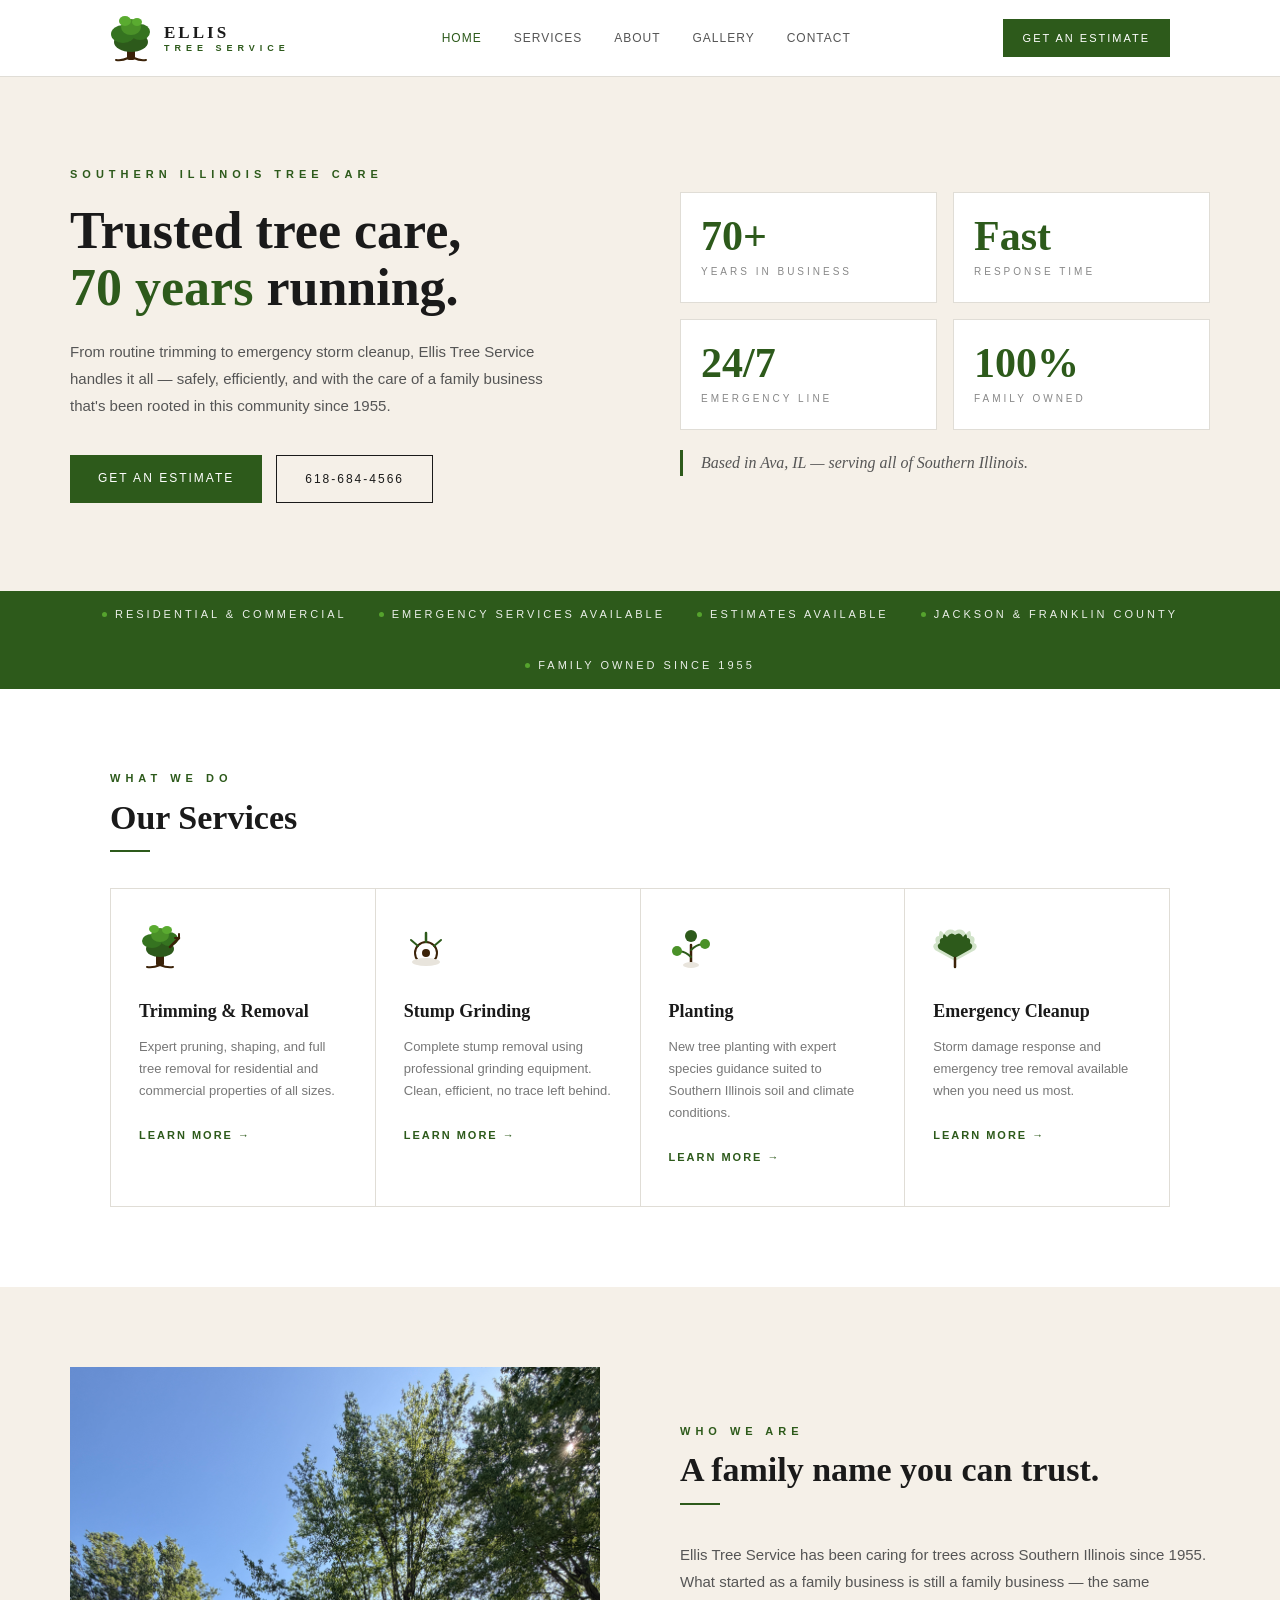
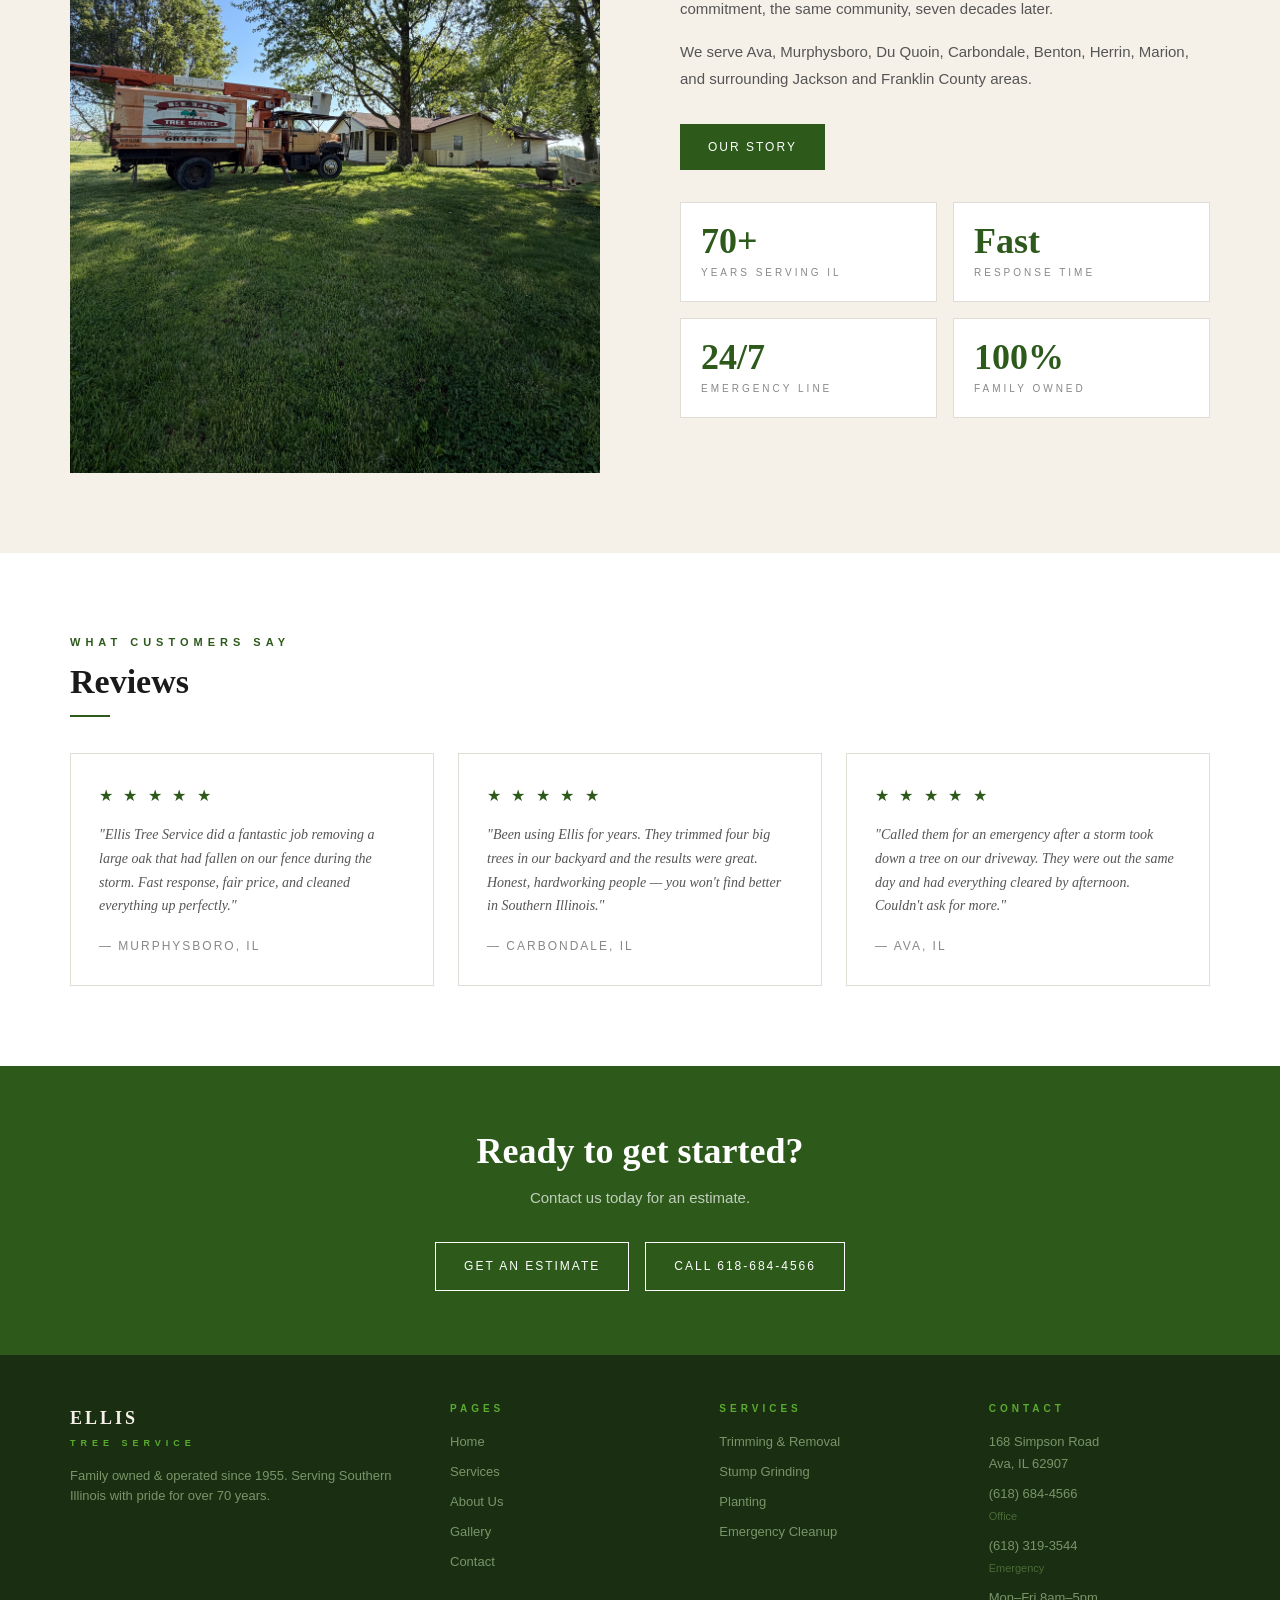
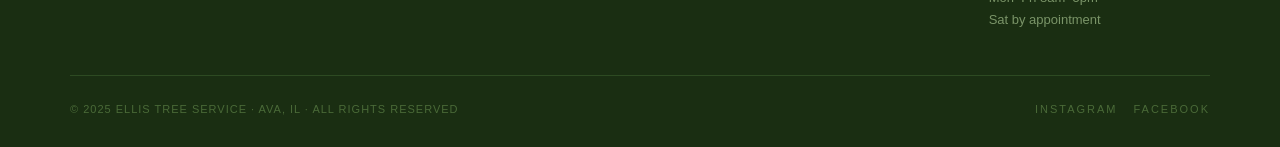
==== index.html @ cb730493 "Add files via upload" ====
<!DOCTYPE html>
<html lang="en">
<head>
  <meta charset="UTF-8"/>
  <link rel="icon" type="image/x-icon" href="favicon.ico">
  <link rel="apple-touch-icon" href="favicon.ico">
  <meta name="viewport" content="width=device-width, initial-scale=1.0"/>
  <meta name="description" content="Ellis Tree Service has served Southern Illinois for over 70 years. Tree removal, trimming, stump grinding &amp; emergency cleanup. Call for an estimate — (618) 684-4566."/>
  <title>Ellis Tree Service | Tree Removal &amp; Trimming in Ava, IL</title>
  <link rel="stylesheet" href="css/style.css"/>
  <script type="application/ld+json">
  {
    "@context": "https://schema.org",
    "@type": "LocalBusiness",
    "name": "Ellis Tree Service",
    "image": "https://www.ellistreeservice.com/images/ellis-logo.svg",
    "description": "Ellis Tree Service has proudly served Southern Illinois for over 70 years. Expert tree removal, trimming, stump grinding, planting, and emergency cleanup for residential and commercial properties.",
    "url": "https://www.ellistreeservice.com",
    "telephone": "(618) 684-4566",
    "address": {
      "@type": "PostalAddress",
      "streetAddress": "168 Simpson Road",
      "addressLocality": "Ava",
      "addressRegion": "IL",
      "postalCode": "62907",
      "addressCountry": "US"
    },
    "geo": {
      "@type": "GeoCoordinates",
      "latitude": 37.8781488,
      "longitude": -89.4096024
    },
    "openingHours": ["Mo-Fr 08:00-17:00"],
    "areaServed": ["Ava, IL","Murphysboro, IL","Du Quoin, IL","Carbondale, IL","Benton, IL","Herrin, IL","Marion, IL"],
    "sameAs": ["http://instagram.com/ellistreeil","https://www.facebook.com/share/1ASiptUKjM/"]
  }
  </script>
  <style>
    /* ── HOME SPECIFIC ── */
    .hero {
      background: var(--cream);
      padding: 88px 40px;
    }
    .hero-inner {
      max-width: 1140px;
      margin: 0 auto;
      display: grid;
      grid-template-columns: 1fr 1fr;
      gap: 80px;
      align-items: center;
    }
    .hero-eyebrow {
      font-size: 11px;
      color: var(--green-dark);
      letter-spacing: 5px;
      font-weight: 700;
      text-transform: uppercase;
      margin-bottom: 18px;
    }
    .hero h1 {
      font-size: 52px;
      color: var(--black);
      line-height: 1.1;
      margin-bottom: 22px;
    }
    .hero h1 em { color: var(--green-dark); font-style: normal; }
    .hero-sub {
      font-size: 15px;
      color: var(--gray);
      line-height: 1.8;
      margin-bottom: 36px;
      max-width: 480px;
    }
    .hero-btns { display: flex; gap: 14px; flex-wrap: wrap; }
    .hero-right { display: flex; flex-direction: column; gap: 20px; }
    .hero-badges { display: grid; grid-template-columns: 1fr 1fr; gap: 16px; }
    .hero-badge {
      background: #fff;
      border: 1px solid var(--border);
      padding: 22px 20px;
    }
    .hero-badge-num {
      font-family: Georgia, serif;
      font-size: 42px;
      font-weight: 700;
      color: var(--green-dark);
      line-height: 1;
    }
    .hero-badge-label {
      font-size: 10px;
      color: var(--gray-light);
      letter-spacing: 3px;
      text-transform: uppercase;
      margin-top: 6px;
    }
    .hero-quote {
      font-family: Georgia, serif;
      font-size: 16px;
      color: var(--gray);
      font-style: italic;
      line-height: 1.6;
      border-left: 3px solid var(--green-dark);
      padding-left: 18px;
    }

    /* services */
    .services-section { padding: 80px 0; }
    .services-grid {
      display: grid;
      grid-template-columns: repeat(4, 1fr);
      gap: 1px;
      background: var(--border);
      border: 1px solid var(--border);
      margin-top: 0;
    }
    .svc-card {
      background: #fff;
      padding: 36px 28px;
      transition: background 0.2s;
    }
    .svc-card:hover { background: #faf8f4; }
    .svc-icon { width: 44px; height: 44px; margin-bottom: 18px; }
    .svc-title {
      font-family: Georgia, serif;
      font-size: 18px;
      font-weight: 700;
      margin-bottom: 10px;
    }
    .svc-desc { font-size: 13px; color: #777; line-height: 1.7; margin-bottom: 18px; }
    .svc-link {
      font-size: 11px;
      color: var(--green-dark);
      letter-spacing: 2px;
      text-transform: uppercase;
      font-weight: 700;
      display: inline-flex;
      align-items: center;
      gap: 6px;
    }
    .svc-link:hover { color: var(--green-mid); }

    /* about strip */
    .about-strip {
      background: var(--cream);
      padding: 80px 40px;
    }
    .about-strip-inner {
      max-width: 1140px;
      margin: 0 auto;
      display: grid;
      grid-template-columns: 1fr 1fr;
      gap: 80px;
      align-items: center;
    }
    .about-photo {
      width: 100%;
      aspect-ratio: 4/3;
    }
    .about-stats {
      display: grid;
      grid-template-columns: 1fr 1fr;
      gap: 16px;
      margin-top: 32px;
    }
    .stat {
      background: #fff;
      padding: 20px;
      border: 1px solid var(--border);
    }
    .stat-num {
      font-family: Georgia, serif;
      font-size: 36px;
      font-weight: 700;
      color: var(--green-dark);
      line-height: 1;
    }
    .stat-label {
      font-size: 10px;
      color: var(--gray-light);
      letter-spacing: 3px;
      text-transform: uppercase;
      margin-top: 5px;
    }

    /* cta banner */
    .cta-banner {
      background: var(--green-dark);
      padding: 64px 40px;
      text-align: center;
    }
    .cta-banner h2 {
      font-size: 36px;
      color: #fff;
      margin-bottom: 12px;
    }
    .cta-banner p {
      font-size: 15px;
      color: rgba(255,255,255,0.7);
      margin-bottom: 32px;
    }
    .cta-btns { display: flex; gap: 16px; justify-content: center; flex-wrap: wrap; }

    /* testimonials */
    .testimonials { padding: 80px 40px; background: #fff; }
    .testimonials-inner { max-width: 1140px; margin: 0 auto; }
    .testimonials-grid {
      display: grid;
      grid-template-columns: repeat(3, 1fr);
      gap: 24px;
      margin-top: 0;
    }
    .testimonial {
      border: 1px solid var(--border);
      padding: 28px;
    }
    .testimonial-stars { color: var(--green-dark); font-size: 16px; margin-bottom: 14px; letter-spacing: 3px; }
    .testimonial-text { font-family: Georgia, serif; font-size: 14px; color: var(--gray); font-style: italic; line-height: 1.7; margin-bottom: 18px; }
    .testimonial-author { font-size: 12px; color: var(--gray-light); letter-spacing: 2px; text-transform: uppercase; }

    @media (max-width: 900px) {
      .hero-inner { grid-template-columns: 1fr; gap: 40px; }
      .hero h1 { font-size: 36px; }
      .services-grid { grid-template-columns: 1fr 1fr; }
      .about-strip-inner { grid-template-columns: 1fr; }
      .testimonials-grid { grid-template-columns: 1fr; }
    }
    @media (max-width: 600px) {
      .hero { padding: 48px 20px; }
      .services-grid { grid-template-columns: 1fr; }
    }
  </style>
</head>
<body>

<!-- NAV -->
<nav class="nav">
  <div class="nav-inner">
    <a href="index.html" class="nav-logo">
      <svg viewBox="0 0 42 48" xmlns="http://www.w3.org/2000/svg">
        <path d="M18 44 Q12 47 6 46 M24 44 Q30 47 36 46" stroke="#3b2208" stroke-width="2" fill="none" stroke-linecap="round"/>
        <rect x="17" y="32" width="8" height="14" rx="2" fill="#3b2208"/>
        <ellipse cx="21" cy="28" rx="17" ry="10" fill="#2d5a1b"/>
        <ellipse cx="13" cy="20" rx="12" ry="9" fill="#357320"/>
        <ellipse cx="30" cy="18" rx="10" ry="8" fill="#357320"/>
        <ellipse cx="21" cy="13" rx="10" ry="8" fill="#4a9128"/>
        <ellipse cx="15" cy="7" rx="6" ry="5" fill="#5aab30"/>
        <ellipse cx="27" cy="8" rx="5" ry="4" fill="#5aab30"/>
      </svg>
      <div class="nav-brand">ELLIS<span>TREE SERVICE</span></div>
    </a>
    <div class="nav-links">
      <a href="index.html" class="active">Home</a>
      <a href="services.html">Services</a>
      <a href="about.html">About</a>
      <a href="gallery.html">Gallery</a>
      <a href="contact.html">Contact</a>
    </div>
    <a href="contact.html" class="nav-cta">Get an Estimate</a>
    <div class="nav-hamburger"><span></span><span></span><span></span></div>
  </div>
</nav>

<!-- HERO -->
<section class="hero">
  <div class="hero-inner">
    <div>
      <div class="hero-eyebrow">Southern Illinois Tree Care</div>
      <h1>Trusted tree care,<br><em>70 years</em> running.</h1>
      <p class="hero-sub">From routine trimming to emergency storm cleanup, Ellis Tree Service handles it all — safely, efficiently, and with the care of a family business that's been rooted in this community since 1955.</p>
      <div class="hero-btns">
        <a href="contact.html" class="btn btn-primary">Get an Estimate</a>
        <a href="tel:6186844566" class="btn btn-outline">618-684-4566</a>
      </div>
    </div>
    <div class="hero-right">
      <div class="hero-badges">
        <div class="hero-badge">
          <div class="hero-badge-num">70+</div>
          <div class="hero-badge-label">Years in Business</div>
        </div>
        <div class="hero-badge">
          <div class="hero-badge-num">Fast</div>
          <div class="hero-badge-label">Response Time</div>
        </div>
        <div class="hero-badge">
          <div class="hero-badge-num">24/7</div>
          <div class="hero-badge-label">Emergency Line</div>
        </div>
        <div class="hero-badge">
          <div class="hero-badge-num">100%</div>
          <div class="hero-badge-label">Family Owned</div>
        </div>
      </div>
      <p class="hero-quote">Based in Ava, IL — serving all of Southern Illinois.</p>
    </div>
  </div>
</section>

<!-- TRUST BAR -->
<div class="trust-bar">
  <div class="trust-bar-inner">
    <div class="trust-item"><div class="trust-dot"></div>Residential &amp; Commercial</div>
    <div class="trust-item"><div class="trust-dot"></div>Emergency Services Available</div>
    <div class="trust-item"><div class="trust-dot"></div>Estimates Available</div>
    <div class="trust-item"><div class="trust-dot"></div>Jackson &amp; Franklin County</div>
    <div class="trust-item"><div class="trust-dot"></div>Family Owned Since 1955</div>
  </div>
</div>

<!-- SERVICES -->
<section class="services-section">
  <div class="container">
    <div class="section-label">What We Do</div>
    <h2 class="section-h2">Our Services</h2>
    <div class="section-rule"></div>
  </div>
  <div class="container">
    <div class="services-grid">
      <div class="svc-card">
        <svg class="svc-icon" viewBox="0 0 44 44" xmlns="http://www.w3.org/2000/svg">
          <path d="M21 40 Q14 43 8 42 M21 40 Q28 43 34 42" stroke="#3b2208" stroke-width="2" fill="none" stroke-linecap="round"/>
          <rect x="17" y="28" width="8" height="13" rx="2" fill="#3b2208"/>
          <ellipse cx="21" cy="24" rx="14" ry="8" fill="#2d5a1b"/>
          <ellipse cx="13" cy="16" rx="10" ry="7" fill="#357320"/>
          <ellipse cx="30" cy="14" rx="9" ry="7" fill="#357320"/>
          <ellipse cx="21" cy="10" rx="9" ry="7" fill="#4a9128"/>
          <ellipse cx="15" cy="4" rx="5" ry="4" fill="#5aab30"/>
          <ellipse cx="28" cy="5" rx="5" ry="4" fill="#5aab30"/>
          <line x1="31" y1="22" x2="40" y2="13" stroke="#3b2208" stroke-width="2.5" stroke-linecap="round"/>
          <line x1="36" y1="13" x2="40" y2="13" stroke="#3b2208" stroke-width="2" stroke-linecap="round"/>
          <line x1="40" y1="13" x2="40" y2="9" stroke="#3b2208" stroke-width="2" stroke-linecap="round"/>
        </svg>
        <div class="svc-title">Trimming &amp; Removal</div>
        <div class="svc-desc">Expert pruning, shaping, and full tree removal for residential and commercial properties of all sizes.</div>
        <a href="services.html#trimming" class="svc-link">Learn More →</a>
      </div>
      <div class="svc-card">
        <svg class="svc-icon" viewBox="0 0 44 44" xmlns="http://www.w3.org/2000/svg">
          <circle cx="22" cy="28" r="11" fill="none" stroke="#3b2208" stroke-width="2"/>
          <circle cx="22" cy="28" r="4" fill="#3b2208"/>
          <line x1="22" y1="17" x2="22" y2="8" stroke="#2d5a1b" stroke-width="2.5" stroke-linecap="round"/>
          <line x1="14" y1="21" x2="7" y2="15" stroke="#2d5a1b" stroke-width="2" stroke-linecap="round"/>
          <line x1="30" y1="21" x2="37" y2="15" stroke="#2d5a1b" stroke-width="2" stroke-linecap="round"/>
          <ellipse cx="22" cy="37" rx="14" ry="4" fill="#e8e4dc"/>
        </svg>
        <div class="svc-title">Stump Grinding</div>
        <div class="svc-desc">Complete stump removal using professional grinding equipment. Clean, efficient, no trace left behind.</div>
        <a href="services.html#stump" class="svc-link">Learn More →</a>
      </div>
      <div class="svc-card">
        <svg class="svc-icon" viewBox="0 0 44 44" xmlns="http://www.w3.org/2000/svg">
          <line x1="22" y1="40" x2="22" y2="20" stroke="#3b2208" stroke-width="2.5" stroke-linecap="round"/>
          <path d="M22 32 Q15 25 8 27" stroke="#2d5a1b" stroke-width="2" fill="none" stroke-linecap="round"/>
          <path d="M22 25 Q29 18 36 20" stroke="#2d5a1b" stroke-width="2" fill="none" stroke-linecap="round"/>
          <ellipse cx="22" cy="40" rx="8" ry="3" fill="#e8e4dc"/>
          <circle cx="8" cy="26" r="5" fill="#4a9128"/>
          <circle cx="36" cy="19" r="5" fill="#4a9128"/>
          <circle cx="22" cy="11" r="6" fill="#2d5a1b"/>
        </svg>
        <div class="svc-title">Planting</div>
        <div class="svc-desc">New tree planting with expert species guidance suited to Southern Illinois soil and climate conditions.</div>
        <a href="services.html#planting" class="svc-link">Learn More →</a>
      </div>
      <div class="svc-card">
        <svg class="svc-icon" viewBox="0 0 44 44" xmlns="http://www.w3.org/2000/svg">
          <path d="M22 6 Q29 2 33 9 Q38 2 38 11 Q43 11 41 18 Q46 20 42 25 L22 36 L2 25 Q-2 20 3 18 Q1 11 6 11 Q6 2 11 9 Q15 2 22 6 Z" fill="#4a9128" opacity="0.25"/>
          <path d="M22 10 Q27 6 30 12 Q34 6 34 13 Q38 13 37 18 Q41 20 38 24 L22 33 L6 24 Q3 20 7 18 Q6 13 10 13 Q10 6 14 12 Q18 6 22 10 Z" fill="#2d5a1b"/>
          <line x1="22" y1="33" x2="22" y2="42" stroke="#3b2208" stroke-width="2.5" stroke-linecap="round"/>
        </svg>
        <div class="svc-title">Emergency Cleanup</div>
        <div class="svc-desc">Storm damage response and emergency tree removal available when you need us most.</div>
        <a href="services.html#emergency" class="svc-link">Learn More →</a>
      </div>
    </div>
  </div>
</section>

<!-- ABOUT STRIP -->
<section class="about-strip">
  <div class="about-strip-inner">
    <img src="buckettruck.JPG" alt="Ellis Tree Service bucket truck at a job site" style="width:100%;min-height:340px;object-fit:cover;display:block;">
    <div>
      <div class="section-label">Who We Are</div>
      <h2 class="section-h2">A family name you can trust.</h2>
      <div class="section-rule"></div>
      <p style="font-size:15px;color:var(--gray);line-height:1.8;margin-bottom:16px;">Ellis Tree Service has been caring for trees across Southern Illinois since 1955. What started as a family business is still a family business — the same commitment, the same community, seven decades later.</p>
      <p style="font-size:15px;color:var(--gray);line-height:1.8;margin-bottom:32px;">We serve Ava, Murphysboro, Du Quoin, Carbondale, Benton, Herrin, Marion, and surrounding Jackson and Franklin County areas.</p>
      <a href="about.html" class="btn btn-primary">Our Story</a>
      <div class="about-stats">
        <div class="stat"><div class="stat-num">70+</div><div class="stat-label">Years Serving IL</div></div>
        <div class="stat"><div class="stat-num">Fast</div><div class="stat-label">Response Time</div></div>
        <div class="stat"><div class="stat-num">24/7</div><div class="stat-label">Emergency Line</div></div>
        <div class="stat"><div class="stat-num">100%</div><div class="stat-label">Family Owned</div></div>
      </div>
    </div>
  </div>
</section>

<!-- TESTIMONIALS -->
<section class="testimonials">
  <div class="testimonials-inner">
    <div class="section-label">What Customers Say</div>
    <h2 class="section-h2">Reviews</h2>
    <div class="section-rule"></div>
    <div class="testimonials-grid">
      <div class="testimonial">
        <div class="testimonial-stars">★ ★ ★ ★ ★</div>
        <p class="testimonial-text">"Ellis Tree Service did a fantastic job removing a large oak that had fallen on our fence during the storm. Fast response, fair price, and cleaned everything up perfectly."</p>
        <div class="testimonial-author">— Murphysboro, IL</div>
      </div>
      <div class="testimonial">
        <div class="testimonial-stars">★ ★ ★ ★ ★</div>
        <p class="testimonial-text">"Been using Ellis for years. They trimmed four big trees in our backyard and the results were great. Honest, hardworking people — you won't find better in Southern Illinois."</p>
        <div class="testimonial-author">— Carbondale, IL</div>
      </div>
      <div class="testimonial">
        <div class="testimonial-stars">★ ★ ★ ★ ★</div>
        <p class="testimonial-text">"Called them for an emergency after a storm took down a tree on our driveway. They were out the same day and had everything cleared by afternoon. Couldn't ask for more."</p>
        <div class="testimonial-author">— Ava, IL</div>
      </div>
    </div>
  </div>
</section>

<!-- CTA BANNER -->
<section class="cta-banner">
  <h2>Ready to get started?</h2>
  <p>Contact us today for an estimate.</p>
  <div class="cta-btns">
    <a href="contact.html" class="btn btn-outline-white">Get an Estimate</a>
    <a href="tel:6186844566" class="btn btn-outline-white">Call 618-684-4566</a>
  </div>
</section>

<!-- FOOTER -->
<footer>
  <div class="footer-inner">
    <div class="footer-top">
      <div>
        <div class="footer-brand">ELLIS<span>TREE SERVICE</span></div>
        <p class="footer-tagline">Family owned &amp; operated since 1955. Serving Southern Illinois with pride for over 70 years.</p>
      </div>
      <div class="footer-col">
        <h4>Pages</h4>
        <a href="index.html">Home</a>
        <a href="services.html">Services</a>
        <a href="about.html">About Us</a>
        <a href="gallery.html">Gallery</a>
        <a href="contact.html">Contact</a>
      </div>
      <div class="footer-col">
        <h4>Services</h4>
        <a href="services.html#trimming">Trimming &amp; Removal</a>
        <a href="services.html#stump">Stump Grinding</a>
        <a href="services.html#planting">Planting</a>
        <a href="services.html#emergency">Emergency Cleanup</a>
      </div>
      <div class="footer-col">
        <h4>Contact</h4>
        <p>168 Simpson Road<br>Ava, IL 62907</p>
        <p style="margin-top:8px;">(618) 684-4566<br><span style="font-size:11px;color:#4a6a38;">Office</span></p>
        <p style="margin-top:4px;">(618) 319-3544<br><span style="font-size:11px;color:#4a6a38;">Emergency</span></p>
        <p style="margin-top:8px;">Mon–Fri 8am–5pm<br>Sat by appointment</p>
      </div>
    </div>
    <div class="footer-bottom">
      <p class="footer-copy">© 2025 ELLIS TREE SERVICE · AVA, IL · ALL RIGHTS RESERVED</p>
      <div class="footer-social">
        <a href="http://instagram.com/ellistreeil" target="_blank">Instagram</a>
        <a href="https://www.facebook.com/share/1ASiptUKjM/" target="_blank">Facebook</a>
      </div>
    </div>
  </div>
</footer>

<script src="js/site.js"></script>
</body>
</html>
---- css/style.css ----
/* =====================================================
   ELLIS TREE SERVICE — Main Stylesheet
   Colors:
     --green-dark:   #2d5a1b
     --green-mid:    #357320
     --green-light:  #5aab30
     --brown:        #3b2208
     --cream:        #f5f0e8
     --black:        #1a1a1a
     --gray:         #555555
     --footer-dark:  #1a2e12
===================================================== */

*, *::before, *::after { box-sizing: border-box; margin: 0; padding: 0; }

:root {
  --green-dark: #2d5a1b;
  --green-mid: #357320;
  --green-light: #5aab30;
  --brown: #3b2208;
  --cream: #f5f0e8;
  --black: #1a1a1a;
  --gray: #555;
  --gray-light: #888;
  --border: #e0ddd6;
  --footer-dark: #1a2e12;
}

html { scroll-behavior: smooth; }

body {
  font-family: Arial, Helvetica, sans-serif;
  color: var(--black);
  background: #fff;
  font-size: 16px;
  line-height: 1.7;
}

h1, h2, h3, h4 {
  font-family: Georgia, serif;
  font-weight: 700;
  line-height: 1.2;
}

a { color: inherit; text-decoration: none; }
img { max-width: 100%; display: block; }

/* ── UTILITIES ─────────────────────────────────── */
.container { max-width: 1140px; margin: 0 auto; padding: 0 40px; }
.section-label {
  font-family: Arial, sans-serif;
  font-size: 11px;
  color: var(--green-dark);
  letter-spacing: 5px;
  font-weight: 700;
  text-transform: uppercase;
  margin-bottom: 10px;
}
.section-rule { width: 40px; height: 2px; background: var(--green-dark); margin: 12px 0 36px; }
.section-h2 { font-size: 34px; color: var(--black); }
.btn {
  display: inline-block;
  font-family: Arial, sans-serif;
  font-size: 12px;
  letter-spacing: 2px;
  text-transform: uppercase;
  padding: 13px 28px;
  border: none;
  cursor: pointer;
  transition: background 0.2s, color 0.2s;
}
.btn-primary { background: var(--green-dark); color: #fff; }
.btn-primary:hover { background: var(--green-mid); }
.btn-outline { background: transparent; color: var(--black); border: 1.5px solid var(--black); }
.btn-outline:hover { background: var(--black); color: #fff; }
.btn-outline-white { background: transparent; color: #fff; border: 1.5px solid #fff; }
.btn-outline-white:hover { background: #fff; color: var(--green-dark); }

/* photo placeholder */
.photo-placeholder {
  background: #e8e4dc;
  display: flex;
  flex-direction: column;
  align-items: center;
  justify-content: center;
  gap: 10px;
  color: #a09890;
  font-family: Arial, sans-serif;
  font-size: 12px;
  letter-spacing: 2px;
  text-transform: uppercase;
}
.photo-placeholder svg { opacity: 0.4; }

/* ── NAV ───────────────────────────────────────── */
.nav {
  position: sticky;
  top: 0;
  z-index: 100;
  background: #fff;
  border-bottom: 1px solid var(--border);
}
.nav-inner {
  display: flex;
  align-items: center;
  justify-content: space-between;
  padding: 14px 40px;
  max-width: 1140px;
  margin: 0 auto;
}
.nav-logo { display: flex; align-items: center; gap: 12px; }
.nav-logo svg { width: 42px; height: 48px; }
.nav-brand { font-family: Georgia, serif; font-size: 17px; font-weight: 700; letter-spacing: 3px; line-height: 1; }
.nav-brand span { display: block; font-family: Arial, sans-serif; font-size: 9px; color: var(--green-dark); letter-spacing: 5px; font-weight: 700; margin-top: 3px; }
.nav-links { display: flex; gap: 32px; }
.nav-links a { font-size: 12px; color: var(--gray); letter-spacing: 1px; text-transform: uppercase; transition: color 0.2s; }
.nav-links a:hover, .nav-links a.active { color: var(--green-dark); }
.nav-cta {
  font-family: Arial, sans-serif;
  font-size: 11px;
  letter-spacing: 2px;
  text-transform: uppercase;
  background: var(--green-dark);
  color: #fff;
  padding: 10px 20px;
  border: none;
  cursor: pointer;
  transition: background 0.2s;
}
.nav-cta:hover { background: var(--green-mid); }
.nav-hamburger { display: none; cursor: pointer; flex-direction: column; gap: 5px; }
.nav-hamburger span { display: block; width: 24px; height: 2px; background: var(--black); transition: all 0.3s; }

/* ── TRUST BAR ─────────────────────────────────── */
.trust-bar {
  background: var(--green-dark);
  padding: 14px 40px;
}
.trust-bar-inner {
  max-width: 1140px;
  margin: 0 auto;
  display: flex;
  gap: 32px;
  align-items: center;
  justify-content: center;
  flex-wrap: wrap;
}
.trust-item {
  font-size: 11px;
  color: #fff;
  letter-spacing: 3px;
  text-transform: uppercase;
  display: flex;
  align-items: center;
  gap: 8px;
  opacity: 0.9;
}
.trust-dot { width: 5px; height: 5px; background: var(--green-light); border-radius: 50%; flex-shrink: 0; }

/* ── FOOTER ────────────────────────────────────── */
footer {
  background: var(--footer-dark);
  padding: 48px 40px 28px;
}
.footer-inner {
  max-width: 1140px;
  margin: 0 auto;
}
.footer-top {
  display: grid;
  grid-template-columns: 1.5fr 1fr 1fr 1fr;
  gap: 48px;
  padding-bottom: 36px;
  border-bottom: 1px solid #2d4a22;
}
.footer-brand { font-family: Georgia, serif; font-size: 18px; font-weight: 700; color: #f5f0e8; letter-spacing: 3px; }
.footer-brand span { display: block; font-family: Arial, sans-serif; font-size: 9px; color: var(--green-light); letter-spacing: 5px; margin-top: 3px; margin-bottom: 14px; }
.footer-tagline { font-size: 13px; color: #7a9468; line-height: 1.6; }
.footer-col h4 { font-family: Arial, sans-serif; font-size: 10px; color: var(--green-light); letter-spacing: 4px; text-transform: uppercase; margin-bottom: 16px; font-weight: 700; }
.footer-col a, .footer-col p { display: block; font-size: 13px; color: #7a9468; margin-bottom: 8px; transition: color 0.2s; }
.footer-col a:hover { color: #f5f0e8; }
.footer-bottom {
  display: flex;
  justify-content: space-between;
  align-items: center;
  padding-top: 24px;
  flex-wrap: wrap;
  gap: 12px;
}
.footer-copy { font-size: 11px; color: #4a6a38; letter-spacing: 1px; }
.footer-social { display: flex; gap: 16px; }
.footer-social a { font-size: 11px; color: #4a6a38; letter-spacing: 2px; text-transform: uppercase; transition: color 0.2s; }
.footer-social a:hover { color: var(--green-light); }

/* ── PAGE HERO (inner pages) ───────────────────── */
.page-hero {
  background: var(--cream);
  padding: 64px 40px;
  border-bottom: 1px solid var(--border);
}
.page-hero-inner { max-width: 1140px; margin: 0 auto; }
.page-hero h1 { font-size: 48px; color: var(--black); margin-bottom: 12px; }
.page-hero p { font-size: 15px; color: var(--gray); max-width: 560px; }

/* ── MOBILE ────────────────────────────────────── */
@media (max-width: 768px) {
  .nav-links, .nav-cta { display: none; }
  .nav-hamburger { display: flex; }
  .nav-links.open {
    display: flex;
    flex-direction: column;
    position: absolute;
    top: 70px;
    left: 0; right: 0;
    background: #fff;
    padding: 20px 40px;
    border-bottom: 1px solid var(--border);
    gap: 16px;
  }
  .container { padding: 0 20px; }
  .footer-top { grid-template-columns: 1fr 1fr; gap: 32px; }
  .trust-bar { padding: 14px 20px; }
  .trust-bar-inner { gap: 16px; justify-content: flex-start; }
}
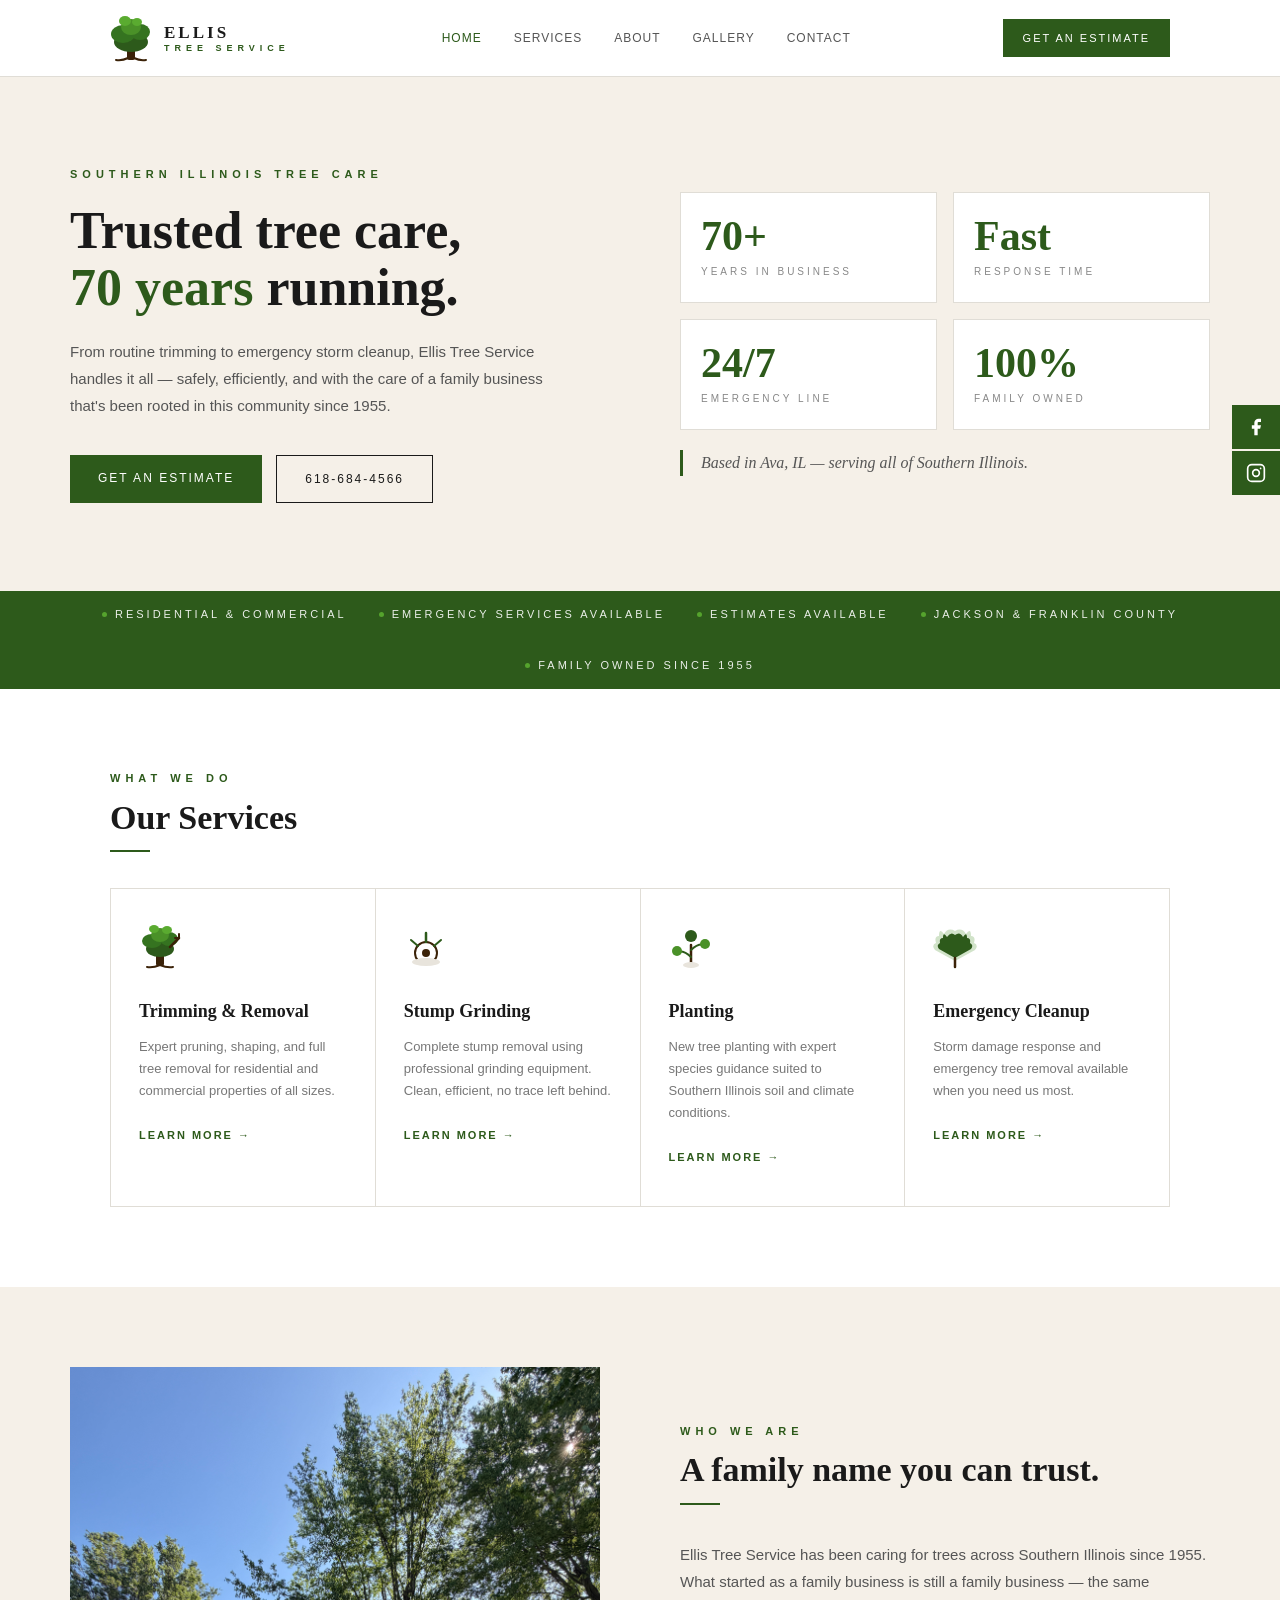
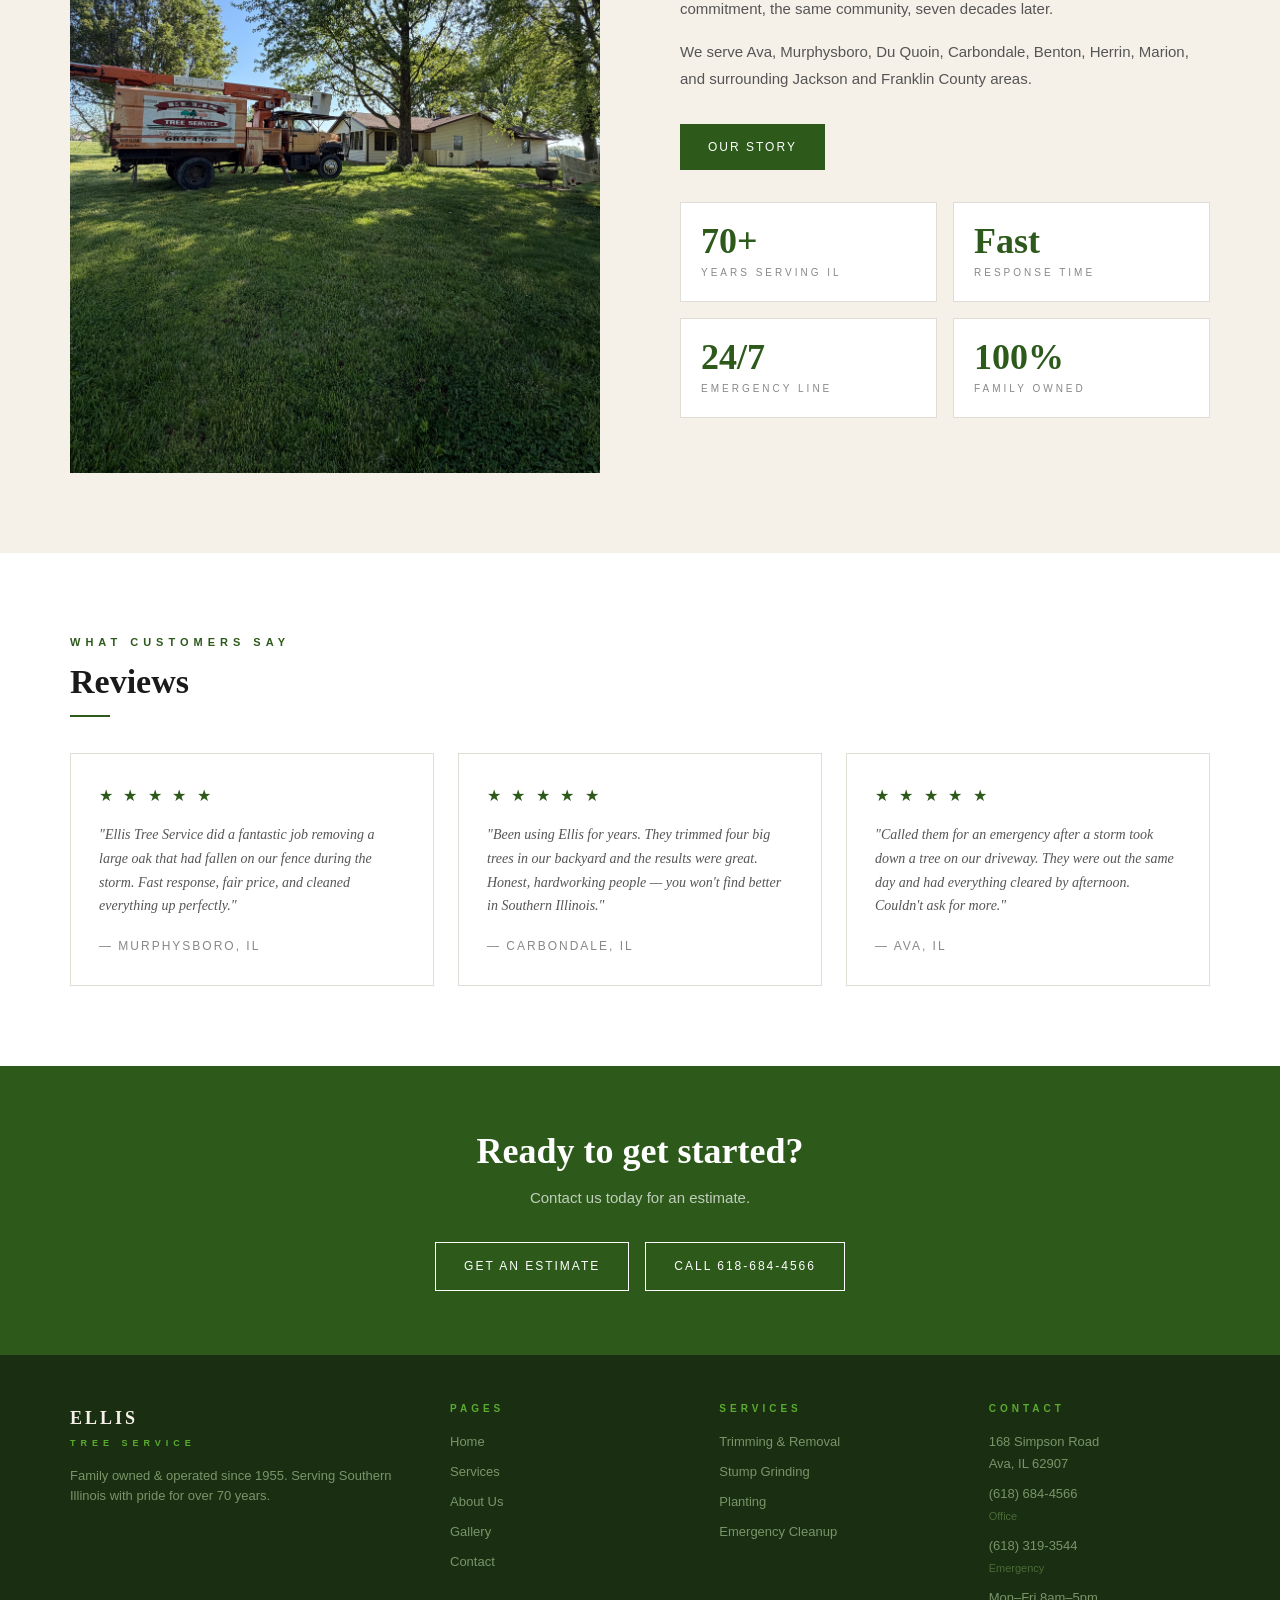
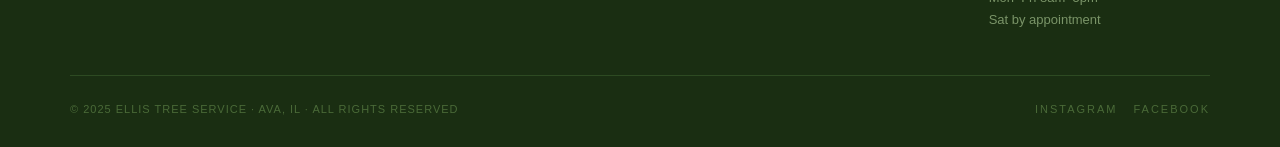
==== commit 569dece1: "Add files via upload" ====
--- a/index.html
+++ b/index.html
@@ -474,5 +474,14 @@
 </footer>
 
 <script src="js/site.js"></script>
+
+<div style="position:fixed;right:0;top:50%;transform:translateY(-50%);z-index:999;display:flex;flex-direction:column;gap:2px;">
+  <a href="https://www.facebook.com/share/1ASiptUKjM/" target="_blank" style="background:#2d5a1b;color:#fff;padding:12px 14px;display:flex;align-items:center;justify-content:center;text-decoration:none;" onmouseover="this.style.background='#357320'" onmouseout="this.style.background='#2d5a1b'">
+    <svg width="20" height="20" viewBox="0 0 24 24" fill="white"><path d="M18 2h-3a5 5 0 00-5 5v3H7v4h3v8h4v-8h3l1-4h-4V7a1 1 0 011-1h3z"/></svg>
+  </a>
+  <a href="http://instagram.com/ellistreeil" target="_blank" style="background:#2d5a1b;color:#fff;padding:12px 14px;display:flex;align-items:center;justify-content:center;text-decoration:none;" onmouseover="this.style.background='#357320'" onmouseout="this.style.background='#2d5a1b'">
+    <svg width="20" height="20" viewBox="0 0 24 24" fill="none" stroke="white" stroke-width="2"><rect x="2" y="2" width="20" height="20" rx="5" ry="5"/><circle cx="12" cy="12" r="4"/><circle cx="17.5" cy="6.5" r="1" fill="white" stroke="none"/></svg>
+  </a>
+</div>
 </body>
 </html>
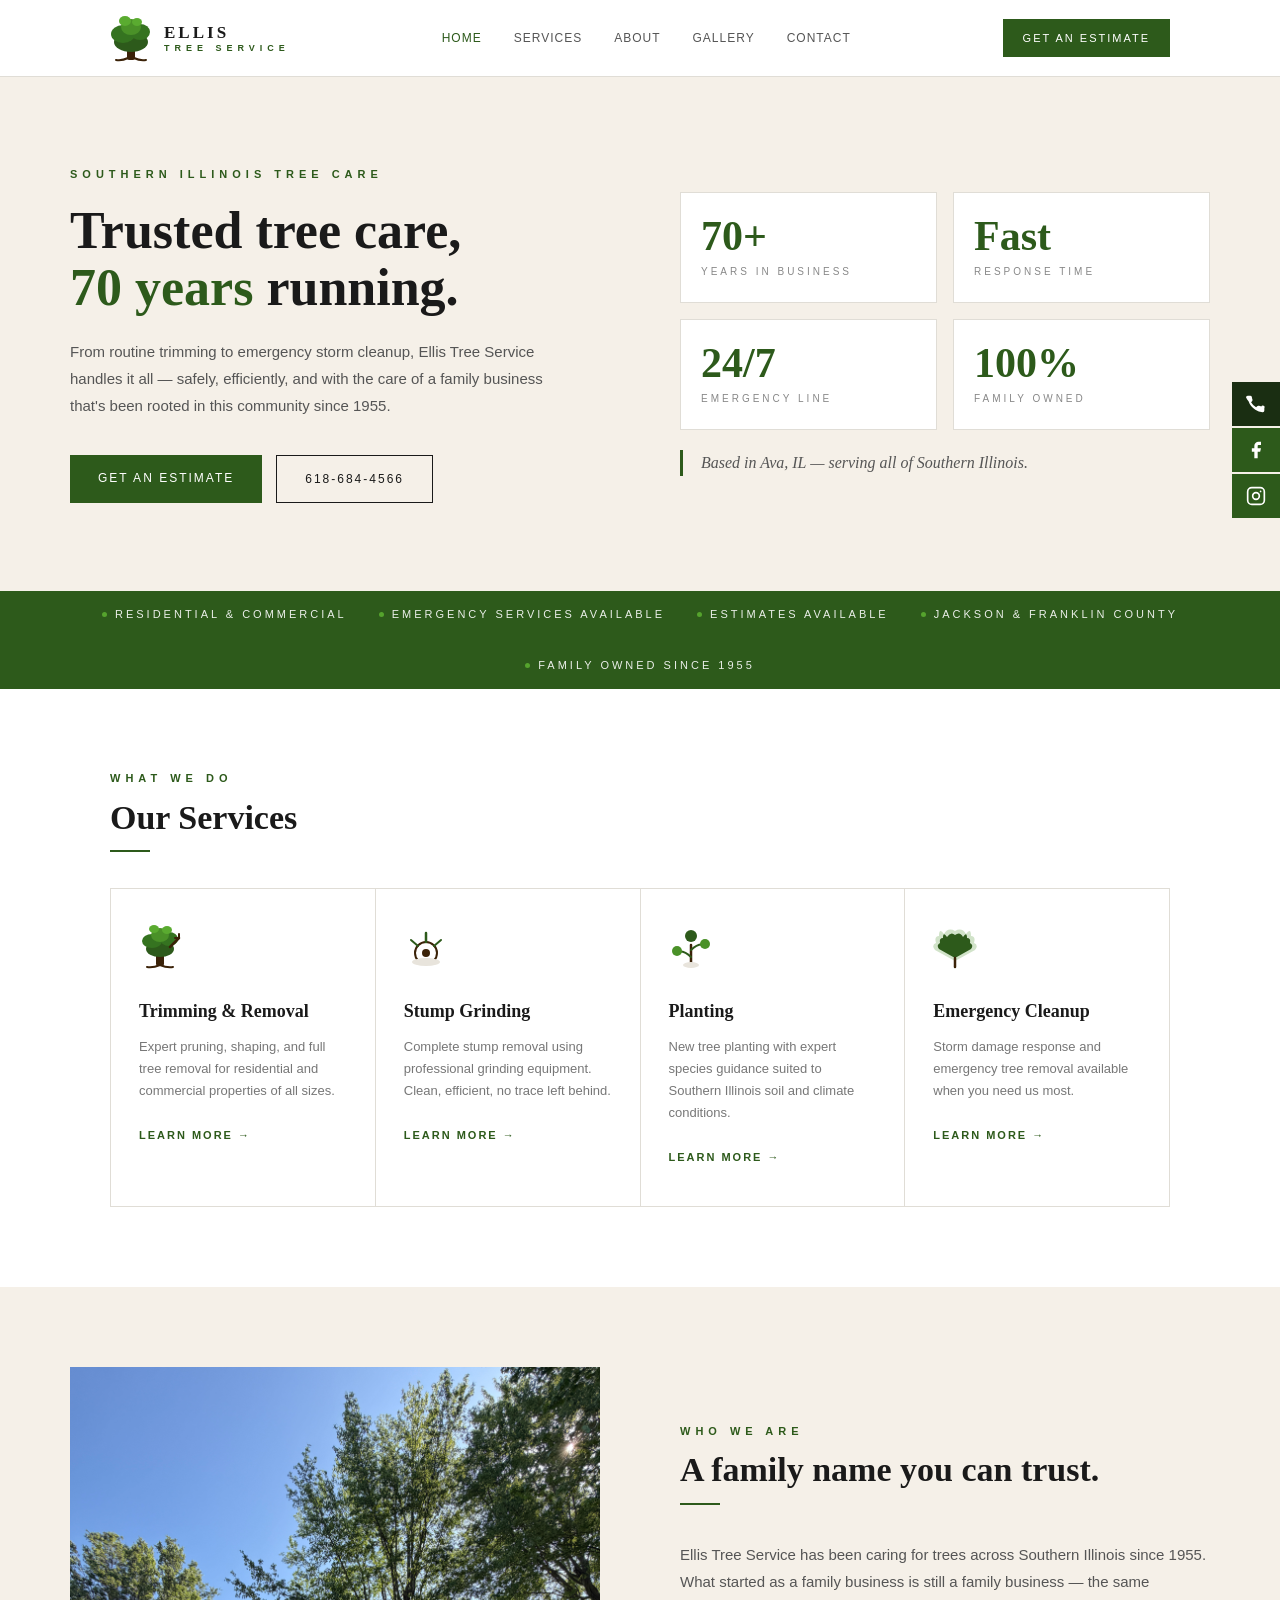
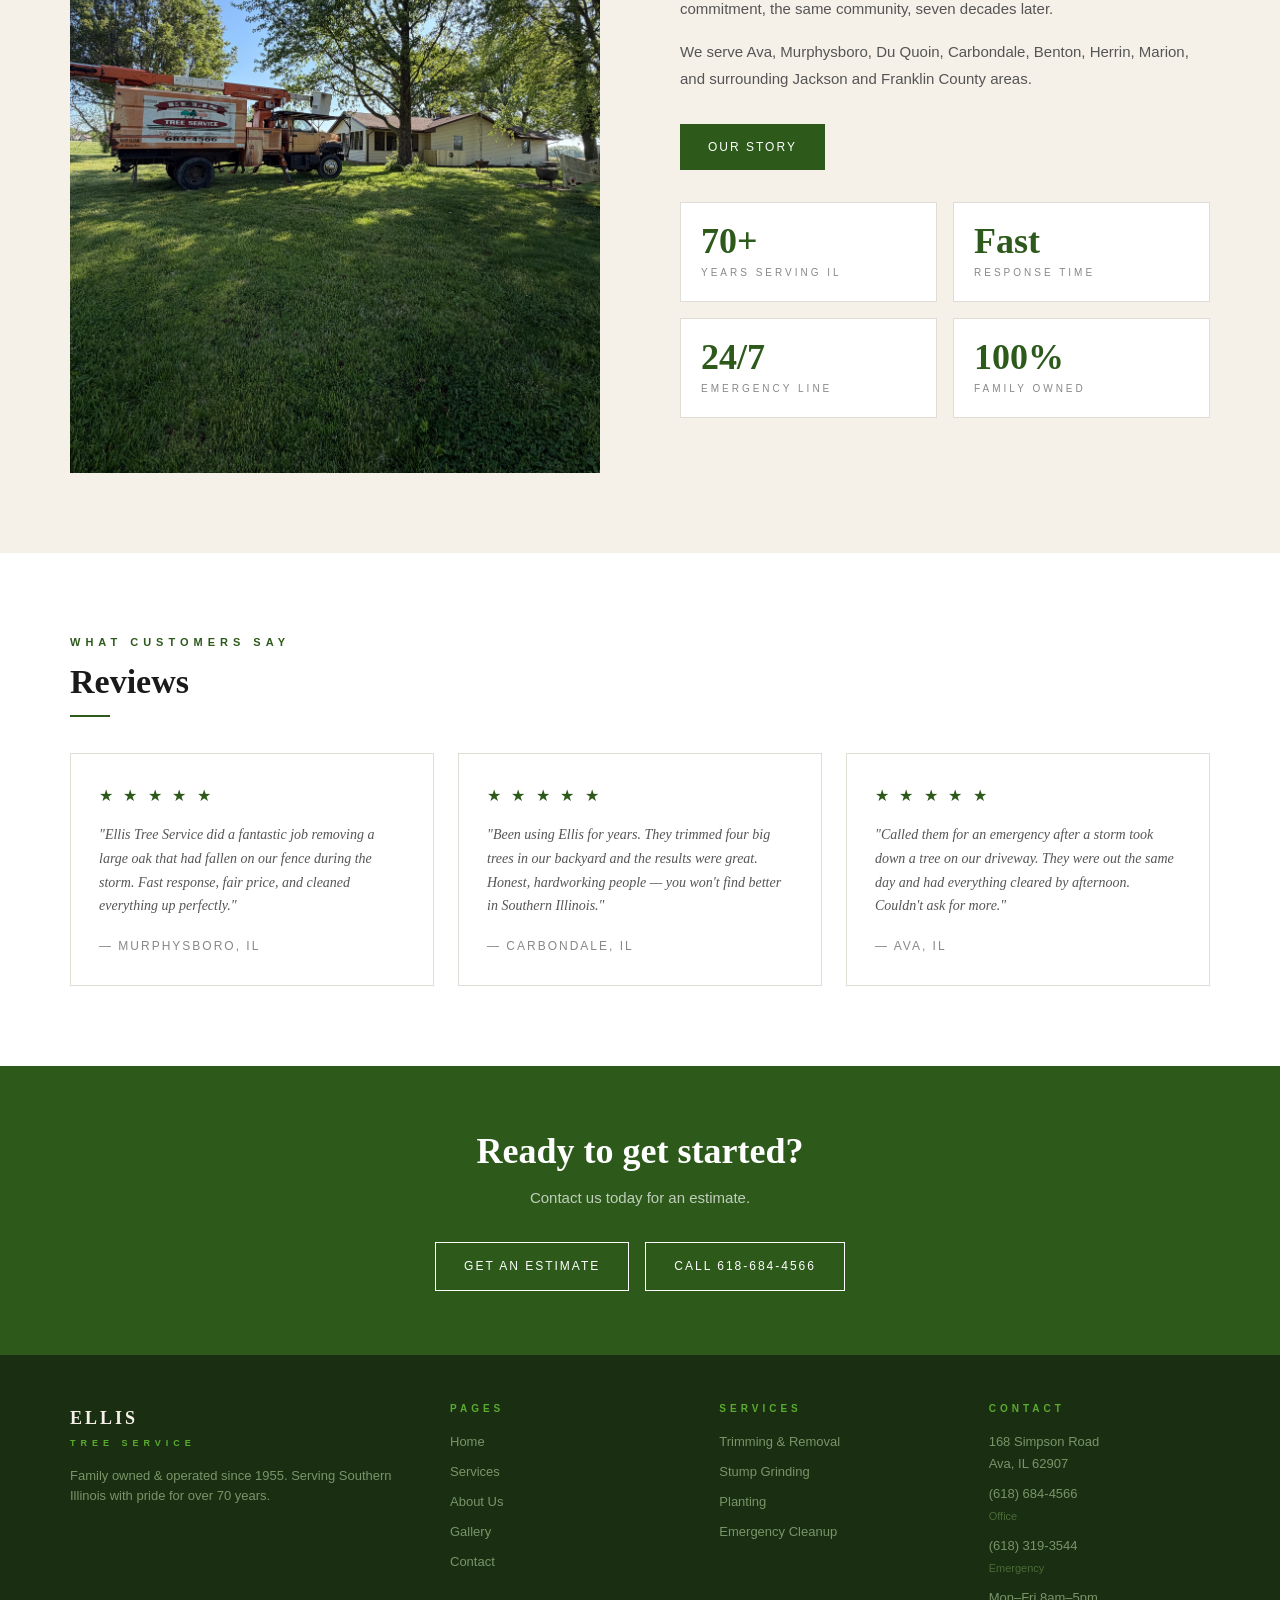
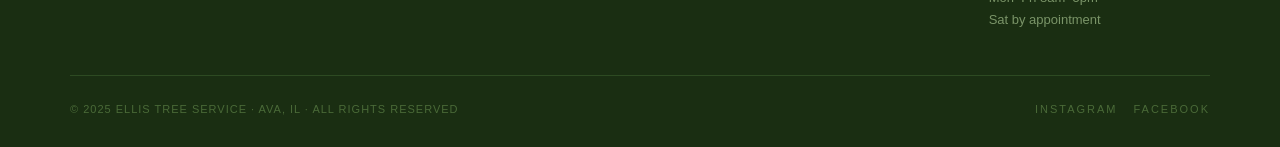
==== commit 0b813667: "Add files via upload" ====
--- a/index.html
+++ b/index.html
@@ -476,12 +476,43 @@
 <script src="js/site.js"></script>
 
 <div style="position:fixed;right:0;top:50%;transform:translateY(-50%);z-index:999;display:flex;flex-direction:column;gap:2px;">
-  <a href="https://www.facebook.com/share/1ASiptUKjM/" target="_blank" style="background:#2d5a1b;color:#fff;padding:12px 14px;display:flex;align-items:center;justify-content:center;text-decoration:none;" onmouseover="this.style.background='#357320'" onmouseout="this.style.background='#2d5a1b'">
+  <a href="tel:6186844566" style="background:#1a2e12;color:#fff;padding:12px 14px;display:flex;align-items:center;justify-content:center;text-decoration:none;" onmouseover="this.style.background='#2d5a1b'" onmouseout="this.style.background='#1a2e12'" title="Call Us">
+    <svg width="20" height="20" viewBox="0 0 24 24" fill="white" xmlns="http://www.w3.org/2000/svg"><path d="M22 16.92v3a2 2 0 01-2.18 2 19.79 19.79 0 01-8.63-3.07A19.5 19.5 0 013.07 8.63 19.79 19.79 0 01.08 4.12 2 2 0 012 2h3a2 2 0 012 1.72c.127.96.361 1.903.7 2.81a2 2 0 01-.45 2.11L6.09 9.91a16 16 0 006 6l1.27-1.27a2 2 0 012.11-.45c.907.339 1.85.573 2.81.7A2 2 0 0122 16.92z"/></svg>
+  </a>
+  <a href="https://www.facebook.com/share/1ASiptUKjM/" target="_blank" style="background:#2d5a1b;color:#fff;padding:12px 14px;display:flex;align-items:center;justify-content:center;text-decoration:none;" onmouseover="this.style.background='#357320'" onmouseout="this.style.background='#2d5a1b'" title="Facebook">
     <svg width="20" height="20" viewBox="0 0 24 24" fill="white"><path d="M18 2h-3a5 5 0 00-5 5v3H7v4h3v8h4v-8h3l1-4h-4V7a1 1 0 011-1h3z"/></svg>
   </a>
-  <a href="http://instagram.com/ellistreeil" target="_blank" style="background:#2d5a1b;color:#fff;padding:12px 14px;display:flex;align-items:center;justify-content:center;text-decoration:none;" onmouseover="this.style.background='#357320'" onmouseout="this.style.background='#2d5a1b'">
+  <a href="http://instagram.com/ellistreeil" target="_blank" style="background:#2d5a1b;color:#fff;padding:12px 14px;display:flex;align-items:center;justify-content:center;text-decoration:none;" onmouseover="this.style.background='#357320'" onmouseout="this.style.background='#2d5a1b'" title="Instagram">
     <svg width="20" height="20" viewBox="0 0 24 24" fill="none" stroke="white" stroke-width="2"><rect x="2" y="2" width="20" height="20" rx="5" ry="5"/><circle cx="12" cy="12" r="4"/><circle cx="17.5" cy="6.5" r="1" fill="white" stroke="none"/></svg>
   </a>
 </div>
+
+<!-- Mobile Sticky Call Button -->
+<style>
+  .mobile-call-btn {
+    display: none;
+    position: fixed;
+    bottom: 0;
+    left: 0;
+    right: 0;
+    z-index: 1000;
+    background: #2d5a1b;
+    color: #fff;
+    text-align: center;
+    padding: 16px;
+    font-family: Arial, sans-serif;
+    font-size: 15px;
+    font-weight: 700;
+    letter-spacing: 2px;
+    text-transform: uppercase;
+    text-decoration: none;
+  }
+  .mobile-call-btn:hover { background: #357320; }
+  @media (max-width: 768px) {
+    .mobile-call-btn { display: block; }
+    body { padding-bottom: 56px; }
+  }
+</style>
+<a href="tel:6186844566" class="mobile-call-btn">📞 Call Now — (618) 684-4566</a>
 </body>
 </html>
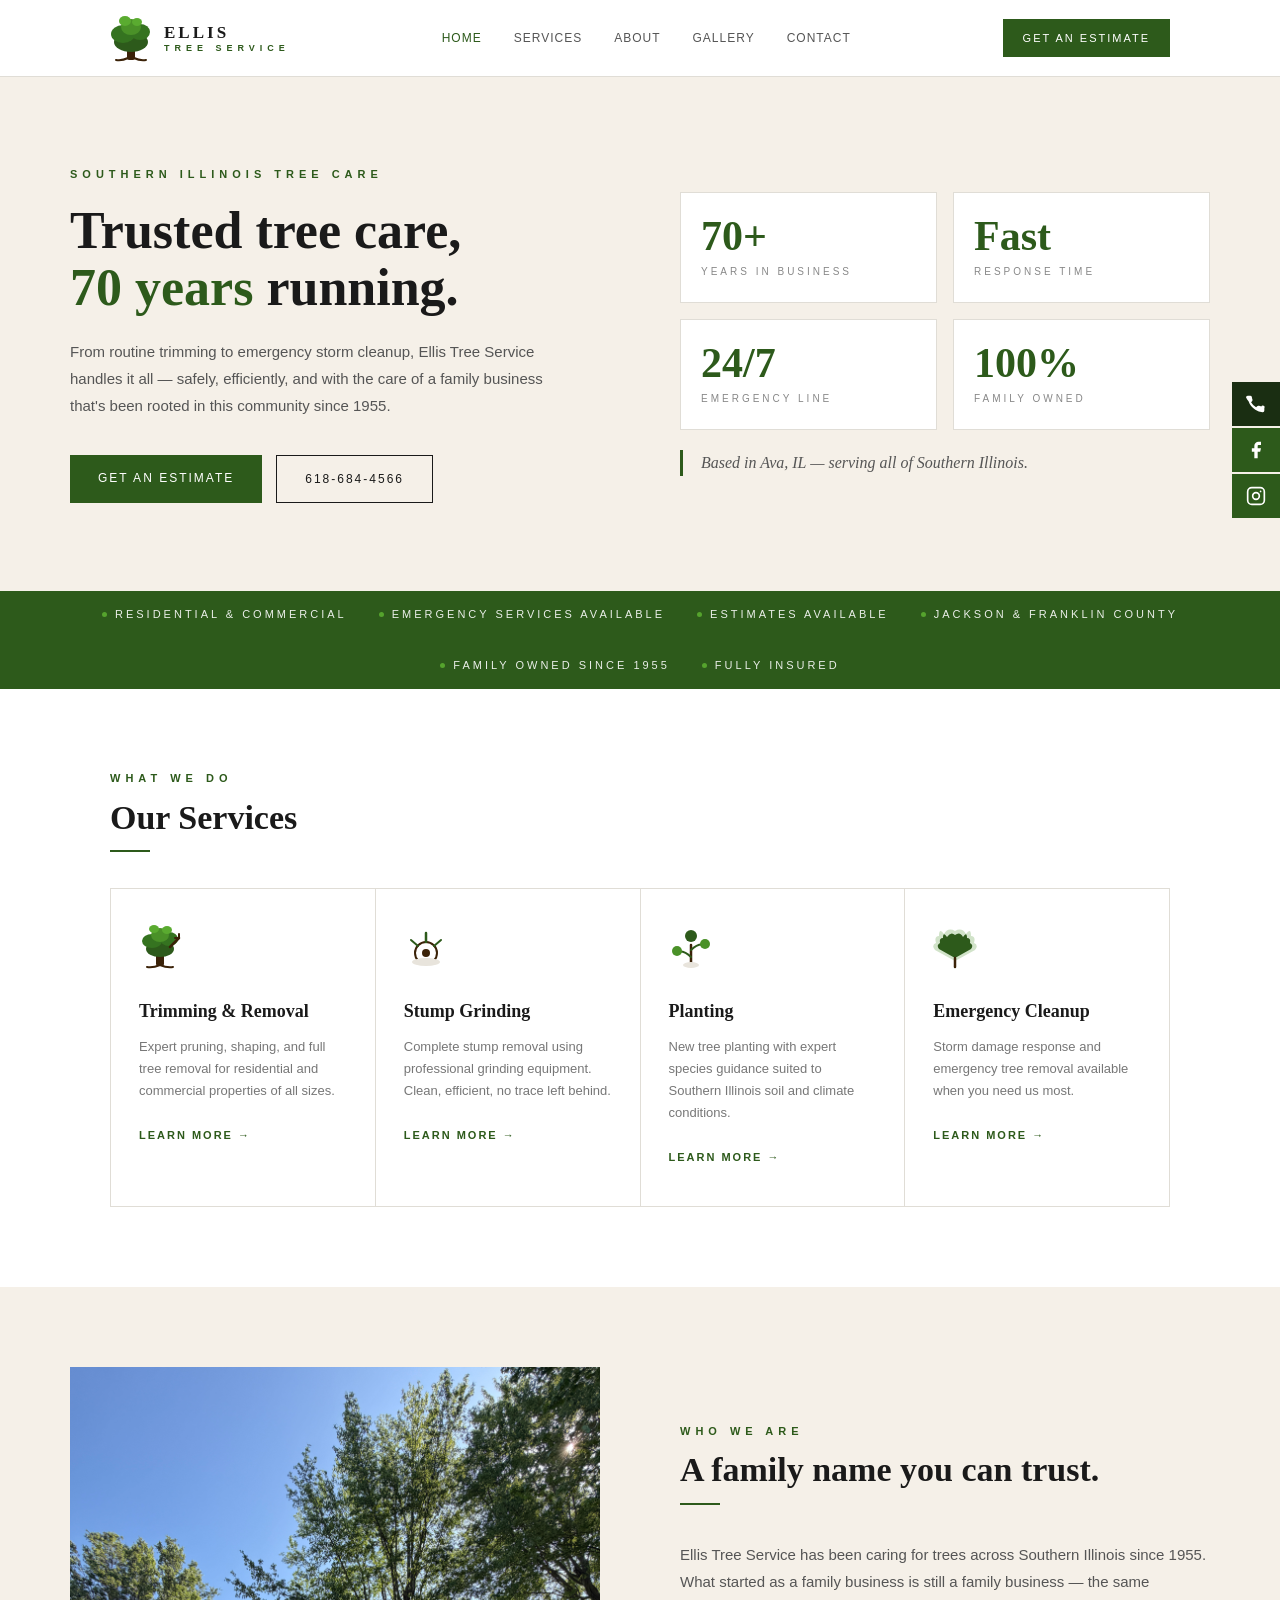
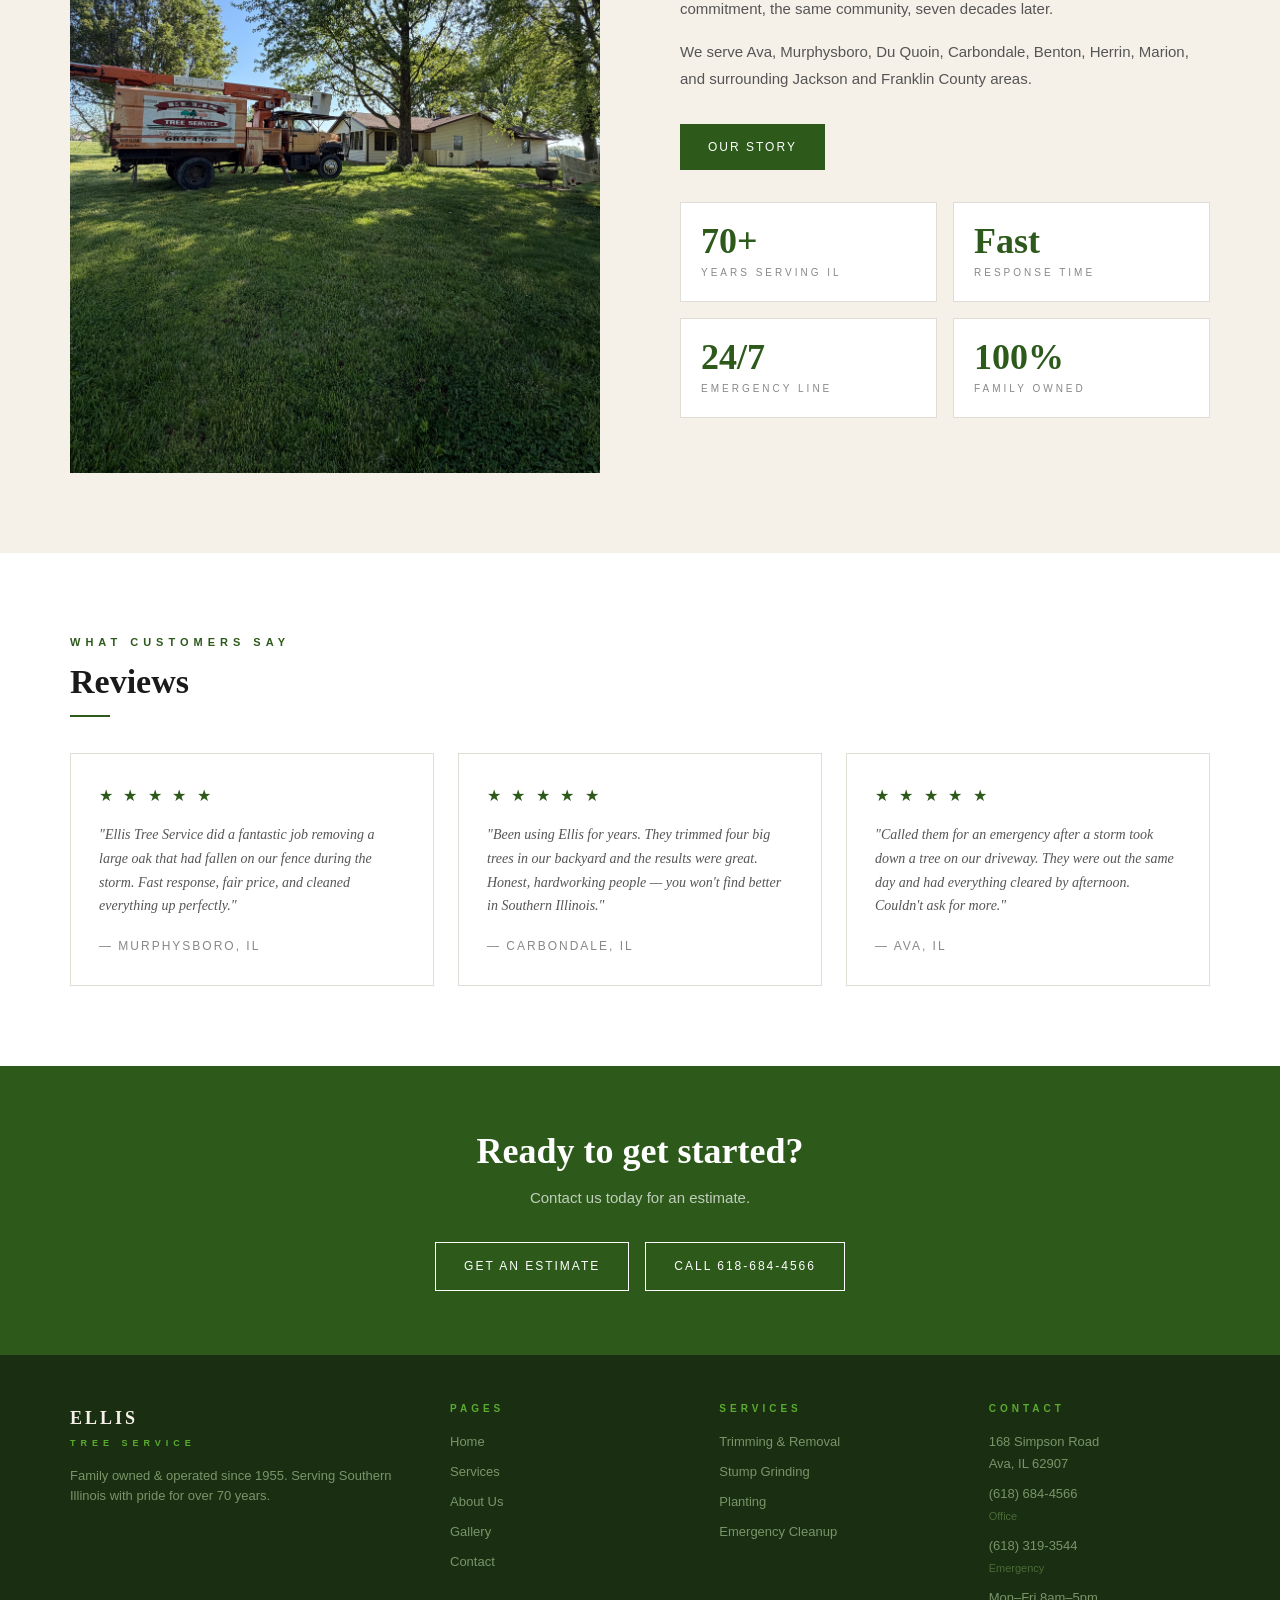
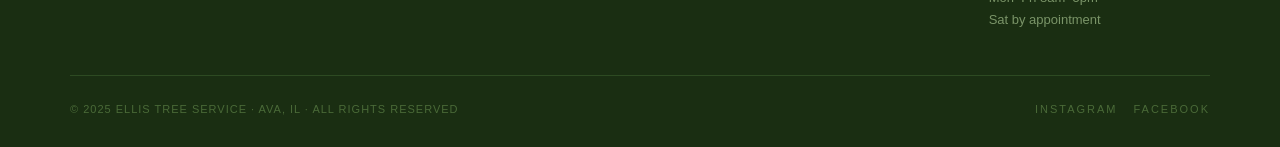
==== commit e9936d24: "Add files via upload" ====
--- a/index.html
+++ b/index.html
@@ -304,6 +304,7 @@
     <div class="trust-item"><div class="trust-dot"></div>Estimates Available</div>
     <div class="trust-item"><div class="trust-dot"></div>Jackson &amp; Franklin County</div>
     <div class="trust-item"><div class="trust-dot"></div>Family Owned Since 1955</div>
+    <div class="trust-item"><div class="trust-dot"></div>Fully Insured</div>
   </div>
 </div>
 
@@ -332,7 +333,7 @@
         </svg>
         <div class="svc-title">Trimming &amp; Removal</div>
         <div class="svc-desc">Expert pruning, shaping, and full tree removal for residential and commercial properties of all sizes.</div>
-        <a href="services.html#trimming" class="svc-link">Learn More →</a>
+        <a href="tree-trimming.html" class="svc-link">Learn More →</a>
       </div>
       <div class="svc-card">
         <svg class="svc-icon" viewBox="0 0 44 44" xmlns="http://www.w3.org/2000/svg">
@@ -345,7 +346,7 @@
         </svg>
         <div class="svc-title">Stump Grinding</div>
         <div class="svc-desc">Complete stump removal using professional grinding equipment. Clean, efficient, no trace left behind.</div>
-        <a href="services.html#stump" class="svc-link">Learn More →</a>
+        <a href="stump-grinding.html" class="svc-link">Learn More →</a>
       </div>
       <div class="svc-card">
         <svg class="svc-icon" viewBox="0 0 44 44" xmlns="http://www.w3.org/2000/svg">
@@ -369,7 +370,7 @@
         </svg>
         <div class="svc-title">Emergency Cleanup</div>
         <div class="svc-desc">Storm damage response and emergency tree removal available when you need us most.</div>
-        <a href="services.html#emergency" class="svc-link">Learn More →</a>
+        <a href="emergency-cleanup.html" class="svc-link">Learn More →</a>
       </div>
     </div>
   </div>
@@ -450,10 +451,10 @@
       </div>
       <div class="footer-col">
         <h4>Services</h4>
-        <a href="services.html#trimming">Trimming &amp; Removal</a>
-        <a href="services.html#stump">Stump Grinding</a>
+        <a href="tree-trimming.html">Trimming &amp; Removal</a>
+        <a href="stump-grinding.html">Stump Grinding</a>
         <a href="services.html#planting">Planting</a>
-        <a href="services.html#emergency">Emergency Cleanup</a>
+        <a href="emergency-cleanup.html">Emergency Cleanup</a>
       </div>
       <div class="footer-col">
         <h4>Contact</h4>
